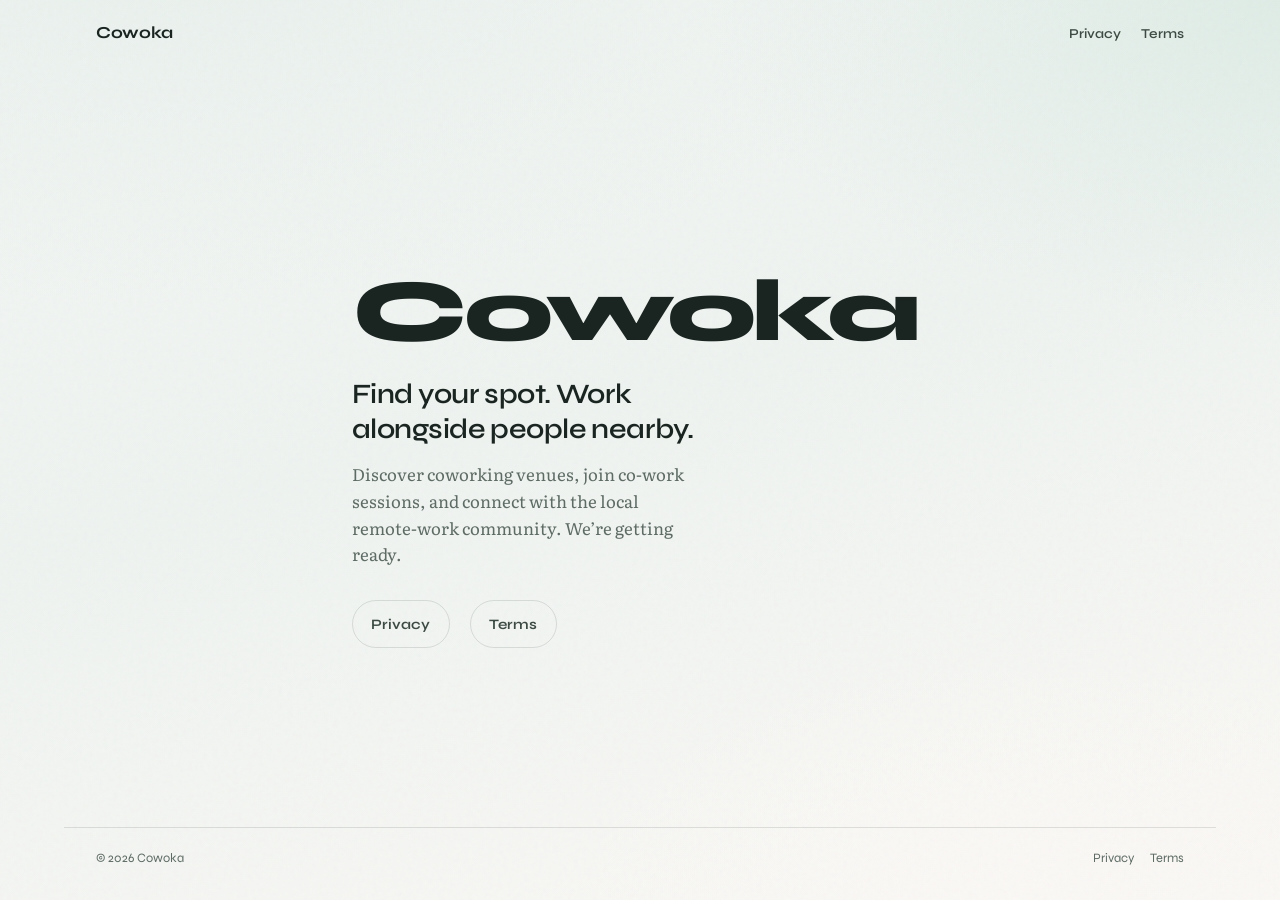
==== index.html @ cb632cfd "feat: scaffold coming soon, privacy, and terms Minimal static marketing site for getcowoka.com with " ====
<!DOCTYPE html>
<html lang="en">
  <head>
    <meta charset="utf-8" />
    <meta name="viewport" content="width=device-width, initial-scale=1" />
    <title>Cowoka — Coming soon</title>
    <meta
      name="description"
      content="Cowoka — find coworking spots, join co-work sessions, and meet your local remote-work community. Coming soon."
    />
    <link rel="canonical" href="https://getcowoka.com/" />
    <meta name="theme-color" content="#e8f0ec" />
    <link rel="preconnect" href="https://fonts.googleapis.com" />
    <link rel="preconnect" href="https://fonts.gstatic.com" crossorigin />
    <link
      href="https://fonts.googleapis.com/css2?family=Literata:opsz,wght@7..72,400;7..72,600&family=Syne:wght@600;700;800&display=swap"
      rel="stylesheet"
    />
    <link rel="stylesheet" href="/assets/css/site.css" />
  </head>
  <body>
    <div class="site-shell">
      <nav class="site-nav" aria-label="Primary">
        <a class="wordmark" href="/">Cowoka</a>
        <div class="nav-links">
          <a href="/privacy/">Privacy</a>
          <a href="/terms/">Terms</a>
        </div>
      </nav>

      <main class="hero">
        <p class="hero-brand" aria-label="Cowoka">Cowoka</p>
        <h1>Find your spot. Work alongside people nearby.</h1>
        <p class="lede">
          Discover coworking venues, join co-work sessions, and connect with the
          local remote-work community. We’re getting ready.
        </p>
        <div class="hero-cta">
          <a class="btn btn-ghost" href="/privacy/">Privacy</a>
          <a class="btn btn-ghost" href="/terms/">Terms</a>
        </div>

        <!--
          WAITLIST (not live yet)
          Plug in later: email field → POST /api/waitlist (Cloudflare Worker + KV)
          or Formspree / Buttondown. See README § Waitlist.
          Keep this region for a single email + submit control.
        -->
        <div class="waitlist-slot" data-waitlist-slot hidden aria-hidden="true">
          <p class="hint">Beta waitlist — coming later</p>
        </div>
      </main>

      <footer class="site-footer">
        <span>© <span id="y"></span> Cowoka</span>
        <div class="footer-links">
          <a href="/privacy/">Privacy</a>
          <a href="/terms/">Terms</a>
        </div>
      </footer>
    </div>
    <script>
      document.getElementById("y").textContent = String(new Date().getFullYear());
    </script>
  </body>
</html>
---- assets/css/site.css ----
/* Cowoka marketing — getcowoka.com
   Direction: soft coastal mist + eucalyptus ink. Light only. */

:root {
  --bg-0: #f3f6f4;
  --bg-1: #e8f0ec;
  --bg-2: #faf8f5;
  --ink: #1a2420;
  --ink-soft: #3d4a44;
  --muted: #5e6b65;
  --line: rgba(26, 36, 32, 0.12);
  --accent: #2a6b58;
  --accent-soft: #3d8f76;
  --surface: rgba(255, 255, 255, 0.55);
  --max: 40rem;
  --pad: clamp(1.25rem, 4vw, 2rem);
  --font-display: "Syne", "Avenir Next", "Segoe UI", sans-serif;
  --font-body: "Literata", "Iowan Old Style", "Palatino Linotype", Palatino, serif;
  --font-ui: "Syne", "Avenir Next", "Segoe UI", sans-serif;
}

*,
*::before,
*::after {
  box-sizing: border-box;
}

html {
  color-scheme: light;
  -webkit-text-size-adjust: 100%;
}

body {
  margin: 0;
  min-height: 100dvh;
  color: var(--ink);
  font-family: var(--font-body);
  font-size: 1.05rem;
  line-height: 1.6;
  background-color: var(--bg-0);
  background-image:
    radial-gradient(120% 80% at 12% -10%, var(--bg-1) 0%, transparent 55%),
    radial-gradient(90% 70% at 100% 0%, #dfece6 0%, transparent 50%),
    radial-gradient(80% 60% at 80% 100%, var(--bg-2) 0%, transparent 45%),
    linear-gradient(165deg, var(--bg-0) 0%, #eef3f0 45%, var(--bg-2) 100%);
  background-attachment: fixed;
}

/* Subtle grain — atmosphere without clutter */
body::before {
  content: "";
  position: fixed;
  inset: 0;
  pointer-events: none;
  opacity: 0.035;
  background-image: url("data:image/svg+xml,%3Csvg viewBox='0 0 200 200' xmlns='http://www.w3.org/2000/svg'%3E%3Cfilter id='n'%3E%3CfeTurbulence type='fractalNoise' baseFrequency='0.9' numOctaves='3' stitchTiles='stitch'/%3E%3C/filter%3E%3Crect width='100%25' height='100%25' filter='url(%23n)'/%3E%3C/svg%3E");
  z-index: 0;
}

a {
  color: var(--accent);
  text-underline-offset: 0.15em;
}

a:hover {
  color: var(--accent-soft);
}

.site-shell {
  position: relative;
  z-index: 1;
  min-height: 100dvh;
  display: flex;
  flex-direction: column;
}

.site-nav {
  display: flex;
  align-items: center;
  justify-content: space-between;
  gap: 1rem;
  padding: 1.25rem var(--pad);
  max-width: 72rem;
  margin: 0 auto;
  width: 100%;
}

.site-nav a.wordmark {
  font-family: var(--font-display);
  font-weight: 700;
  font-size: 1.05rem;
  letter-spacing: -0.02em;
  color: var(--ink);
  text-decoration: none;
}

.site-nav .nav-links {
  display: flex;
  gap: 1.25rem;
  font-family: var(--font-ui);
  font-size: 0.85rem;
  font-weight: 600;
}

.site-nav .nav-links a {
  color: var(--ink-soft);
  text-decoration: none;
}

.site-nav .nav-links a:hover {
  color: var(--accent);
}

/* —— Coming soon hero —— */
.hero {
  flex: 1;
  display: flex;
  flex-direction: column;
  justify-content: center;
  align-items: flex-start;
  max-width: 40rem;
  margin: 0 auto;
  padding: clamp(2rem, 8vh, 5rem) var(--pad) 3rem;
  width: 100%;
}

.hero-brand {
  font-family: var(--font-display);
  font-weight: 800;
  font-size: clamp(3.25rem, 12vw, 5.5rem);
  line-height: 0.95;
  letter-spacing: -0.045em;
  color: var(--ink);
  margin: 0 0 1.5rem;
}

.hero h1 {
  font-family: var(--font-display);
  font-weight: 600;
  font-size: clamp(1.35rem, 3.5vw, 1.75rem);
  line-height: 1.25;
  letter-spacing: -0.02em;
  color: var(--ink);
  margin: 0 0 0.85rem;
  max-width: 22ch;
}

.hero .lede {
  margin: 0 0 2rem;
  color: var(--muted);
  font-size: 1.05rem;
  max-width: 34ch;
}

.hero-cta {
  display: flex;
  flex-wrap: wrap;
  gap: 0.75rem 1.25rem;
  align-items: center;
  font-family: var(--font-ui);
}

.btn {
  display: inline-flex;
  align-items: center;
  justify-content: center;
  padding: 0.7rem 1.15rem;
  border-radius: 999px;
  font-family: var(--font-ui);
  font-weight: 650;
  font-size: 0.9rem;
  text-decoration: none;
  border: 1px solid transparent;
  transition: background 0.15s ease, color 0.15s ease, border-color 0.15s ease;
}

.btn-primary {
  background: var(--ink);
  color: #f7faf8;
}

.btn-primary:hover {
  background: var(--accent);
  color: #f7faf8;
}

.btn-ghost {
  background: transparent;
  color: var(--ink-soft);
  border-color: var(--line);
}

.btn-ghost:hover {
  border-color: var(--accent);
  color: var(--accent);
}

/* Waitlist slot — empty until wired; keeps layout stable */
.waitlist-slot {
  margin-top: 2.25rem;
  padding-top: 1.5rem;
  border-top: 1px solid var(--line);
  width: 100%;
  max-width: 28rem;
}

.waitlist-slot .hint {
  margin: 0;
  font-family: var(--font-ui);
  font-size: 0.8rem;
  font-weight: 600;
  letter-spacing: 0.04em;
  text-transform: uppercase;
  color: var(--muted);
}

/* —— Legal pages —— */
.legal {
  flex: 1;
  max-width: var(--max);
  margin: 0 auto;
  padding: 1.5rem var(--pad) 4rem;
  width: 100%;
}

.legal h1 {
  font-family: var(--font-display);
  font-weight: 750;
  font-size: clamp(1.75rem, 4vw, 2.25rem);
  letter-spacing: -0.03em;
  line-height: 1.15;
  margin: 0 0 0.5rem;
}

.legal .sub {
  margin: 0 0 1.5rem;
  color: var(--muted);
  font-size: 1rem;
}

.notice {
  background: var(--surface);
  border: 1px solid var(--line);
  border-radius: 0.65rem;
  padding: 0.9rem 1.05rem;
  margin: 0 0 2rem;
  font-size: 0.95rem;
  color: var(--ink-soft);
  backdrop-filter: blur(8px);
}

.notice strong {
  color: var(--ink);
}

.legal h2 {
  font-family: var(--font-display);
  font-weight: 700;
  font-size: 1.15rem;
  letter-spacing: -0.02em;
  margin: 2rem 0 0.55rem;
}

.legal p,
.legal li {
  color: var(--ink-soft);
}

.legal ul {
  padding-left: 1.2rem;
  margin: 0.5rem 0 0;
}

.legal li + li {
  margin-top: 0.4rem;
}

.site-footer {
  padding: 1.25rem var(--pad) 2rem;
  max-width: 72rem;
  margin: 0 auto;
  width: 100%;
  display: flex;
  flex-wrap: wrap;
  gap: 0.75rem 1.5rem;
  justify-content: space-between;
  align-items: baseline;
  font-family: var(--font-ui);
  font-size: 0.8rem;
  color: var(--muted);
  border-top: 1px solid var(--line);
}

.site-footer a {
  color: var(--muted);
  text-decoration: none;
}

.site-footer a:hover {
  color: var(--accent);
}

.footer-links {
  display: flex;
  gap: 1rem;
}

@media (max-width: 480px) {
  .site-nav .nav-links {
    gap: 0.85rem;
  }
}
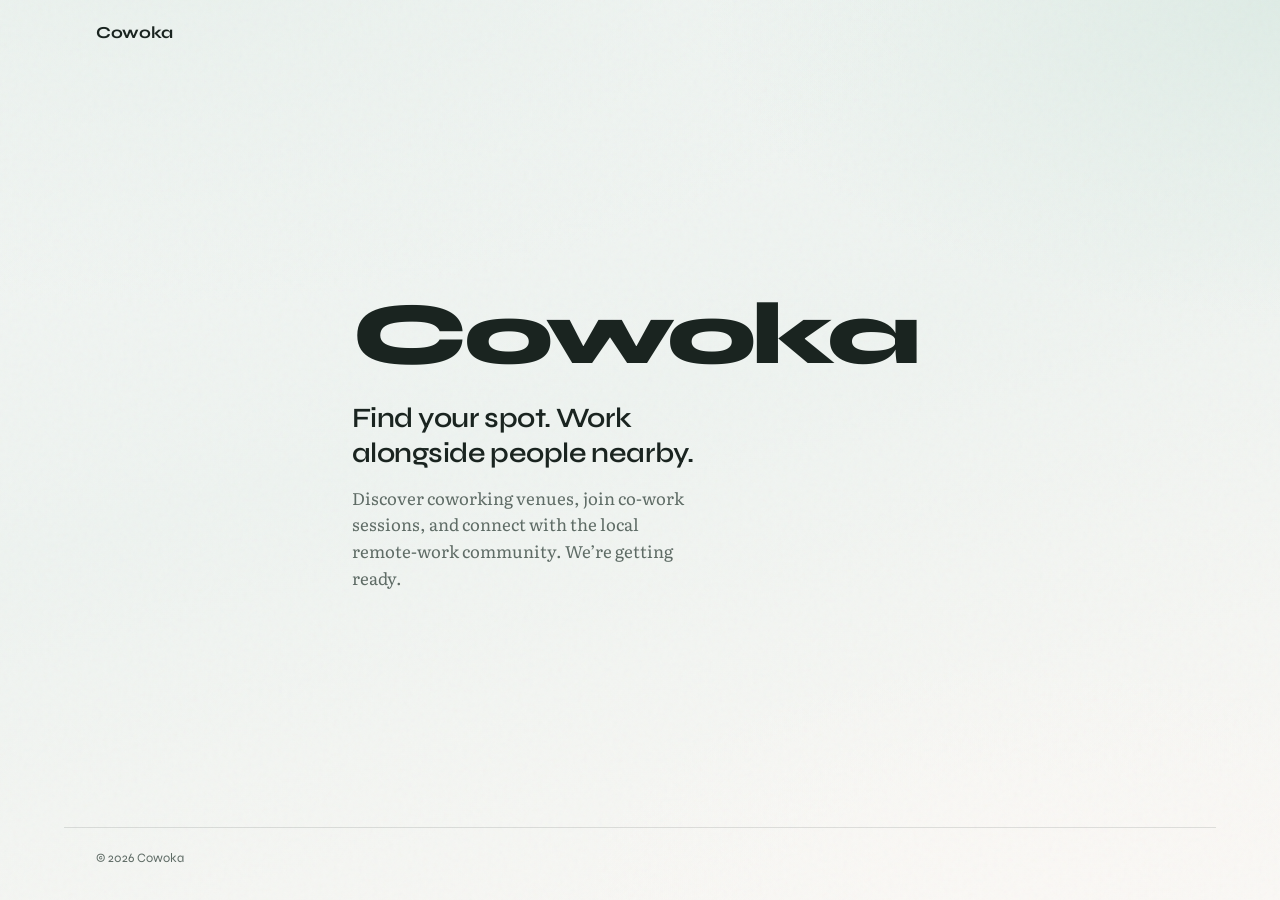
==== commit d68ca3a5: "chore: teaser-only site; manual Pages deploy Hide unreviewed privacy/terms under drafts/ (excluded f" ====
--- a/index.html
+++ b/index.html
@@ -22,10 +22,6 @@
     <div class="site-shell">
       <nav class="site-nav" aria-label="Primary">
         <a class="wordmark" href="/">Cowoka</a>
-        <div class="nav-links">
-          <a href="/privacy/">Privacy</a>
-          <a href="/terms/">Terms</a>
-        </div>
       </nav>
 
       <main class="hero">
@@ -35,10 +31,6 @@
           Discover coworking venues, join co-work sessions, and connect with the
           local remote-work community. We’re getting ready.
         </p>
-        <div class="hero-cta">
-          <a class="btn btn-ghost" href="/privacy/">Privacy</a>
-          <a class="btn btn-ghost" href="/terms/">Terms</a>
-        </div>
 
         <!--
           WAITLIST (not live yet)
@@ -53,10 +45,6 @@
 
       <footer class="site-footer">
         <span>© <span id="y"></span> Cowoka</span>
-        <div class="footer-links">
-          <a href="/privacy/">Privacy</a>
-          <a href="/terms/">Terms</a>
-        </div>
       </footer>
     </div>
     <script>
